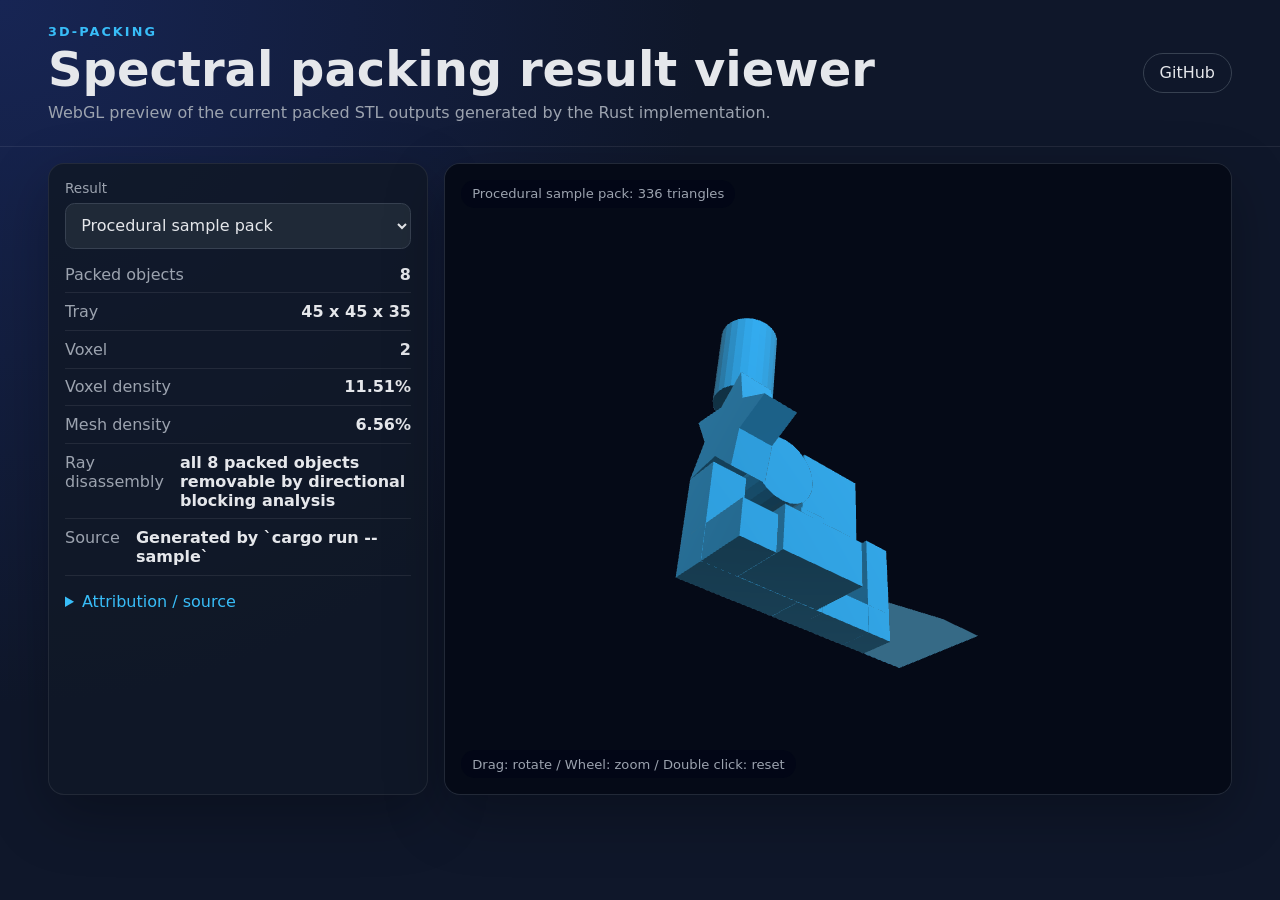
==== index.html @ e982ca8c "Deploy GitHub Pages viewer Co-authored-by: Copilot <223556219+Copilot@users.noreply.github.com>" ====
<!doctype html>
<html lang="en">
  <head>
    <meta charset="utf-8">
    <meta name="viewport" content="width=device-width, initial-scale=1">
    <title>Spectral 3D Packing Results</title>
    <link rel="stylesheet" href="styles.css">
  </head>
  <body>
    <header>
      <div>
        <p class="eyebrow">3d-packing</p>
        <h1>Spectral packing result viewer</h1>
        <p>
          WebGL preview of the current packed STL outputs generated by the Rust
          implementation.
        </p>
      </div>
      <a class="repo-link" href="https://github.com/tanashou1/3d-packing">GitHub</a>
    </header>

    <main>
      <section class="panel controls">
        <label for="result-select">Result</label>
        <select id="result-select"></select>
        <div id="stats" class="stats"></div>
        <details>
          <summary>Attribution / source</summary>
          <pre id="attribution">Select a result to load attribution.</pre>
        </details>
      </section>

      <section class="viewer-wrap">
        <canvas id="viewer"></canvas>
        <div id="status" class="status">Loading...</div>
        <div class="help">Drag: rotate / Wheel: zoom / Double click: reset</div>
      </section>
    </main>

    <script src="app.js"></script>
  </body>
</html>
---- styles.css ----
:root {
  color-scheme: dark;
  --bg: #0f172a;
  --panel: #111827;
  --panel-2: #1f2937;
  --text: #e5e7eb;
  --muted: #9ca3af;
  --accent: #38bdf8;
  --line: #374151;
}

* {
  box-sizing: border-box;
}

body {
  margin: 0;
  min-height: 100vh;
  background: radial-gradient(circle at top left, #172554, var(--bg) 45%);
  color: var(--text);
  font-family: Inter, ui-sans-serif, system-ui, -apple-system, BlinkMacSystemFont, "Segoe UI", sans-serif;
}

header {
  display: flex;
  align-items: center;
  justify-content: space-between;
  gap: 1rem;
  padding: 1.5rem clamp(1rem, 4vw, 3rem);
  border-bottom: 1px solid rgba(255, 255, 255, 0.08);
}

h1 {
  margin: 0.1rem 0 0.4rem;
  font-size: clamp(1.6rem, 4vw, 3rem);
}

p {
  margin: 0;
  color: var(--muted);
}

.eyebrow {
  color: var(--accent);
  font-size: 0.8rem;
  font-weight: 700;
  letter-spacing: 0.16em;
  text-transform: uppercase;
}

.repo-link {
  color: var(--text);
  text-decoration: none;
  border: 1px solid var(--line);
  border-radius: 999px;
  padding: 0.6rem 1rem;
}

main {
  display: grid;
  grid-template-columns: minmax(280px, 380px) minmax(0, 1fr);
  gap: 1rem;
  padding: 1rem clamp(1rem, 4vw, 3rem) 2rem;
}

.panel,
.viewer-wrap {
  background: rgba(17, 24, 39, 0.88);
  border: 1px solid rgba(255, 255, 255, 0.08);
  border-radius: 1rem;
  box-shadow: 0 20px 60px rgba(0, 0, 0, 0.28);
}

.controls {
  padding: 1rem;
}

label {
  display: block;
  margin-bottom: 0.45rem;
  color: var(--muted);
  font-size: 0.85rem;
}

select {
  width: 100%;
  border: 1px solid var(--line);
  border-radius: 0.6rem;
  background: var(--panel-2);
  color: var(--text);
  padding: 0.7rem;
  font: inherit;
}

.stats {
  display: grid;
  gap: 0.55rem;
  margin: 1rem 0;
}

.stat {
  display: flex;
  justify-content: space-between;
  gap: 1rem;
  padding-bottom: 0.55rem;
  border-bottom: 1px solid rgba(255, 255, 255, 0.08);
}

.stat span:first-child {
  color: var(--muted);
}

details {
  margin-top: 1rem;
}

summary {
  cursor: pointer;
  color: var(--accent);
}

pre {
  overflow: auto;
  max-height: 40vh;
  margin: 0.75rem 0 0;
  padding: 0.75rem;
  border-radius: 0.6rem;
  background: #020617;
  color: #cbd5e1;
  font-size: 0.78rem;
  white-space: pre-wrap;
}

.viewer-wrap {
  position: relative;
  min-height: 70vh;
  overflow: hidden;
}

canvas {
  display: block;
  width: 100%;
  height: 100%;
  min-height: 70vh;
}

.status,
.help {
  position: absolute;
  left: 1rem;
  padding: 0.4rem 0.7rem;
  border-radius: 999px;
  background: rgba(2, 6, 23, 0.72);
  color: var(--muted);
  font-size: 0.82rem;
  pointer-events: none;
}

.status {
  top: 1rem;
}

.help {
  bottom: 1rem;
}

@media (max-width: 860px) {
  header {
    align-items: flex-start;
    flex-direction: column;
  }

  main {
    grid-template-columns: 1fr;
  }
}
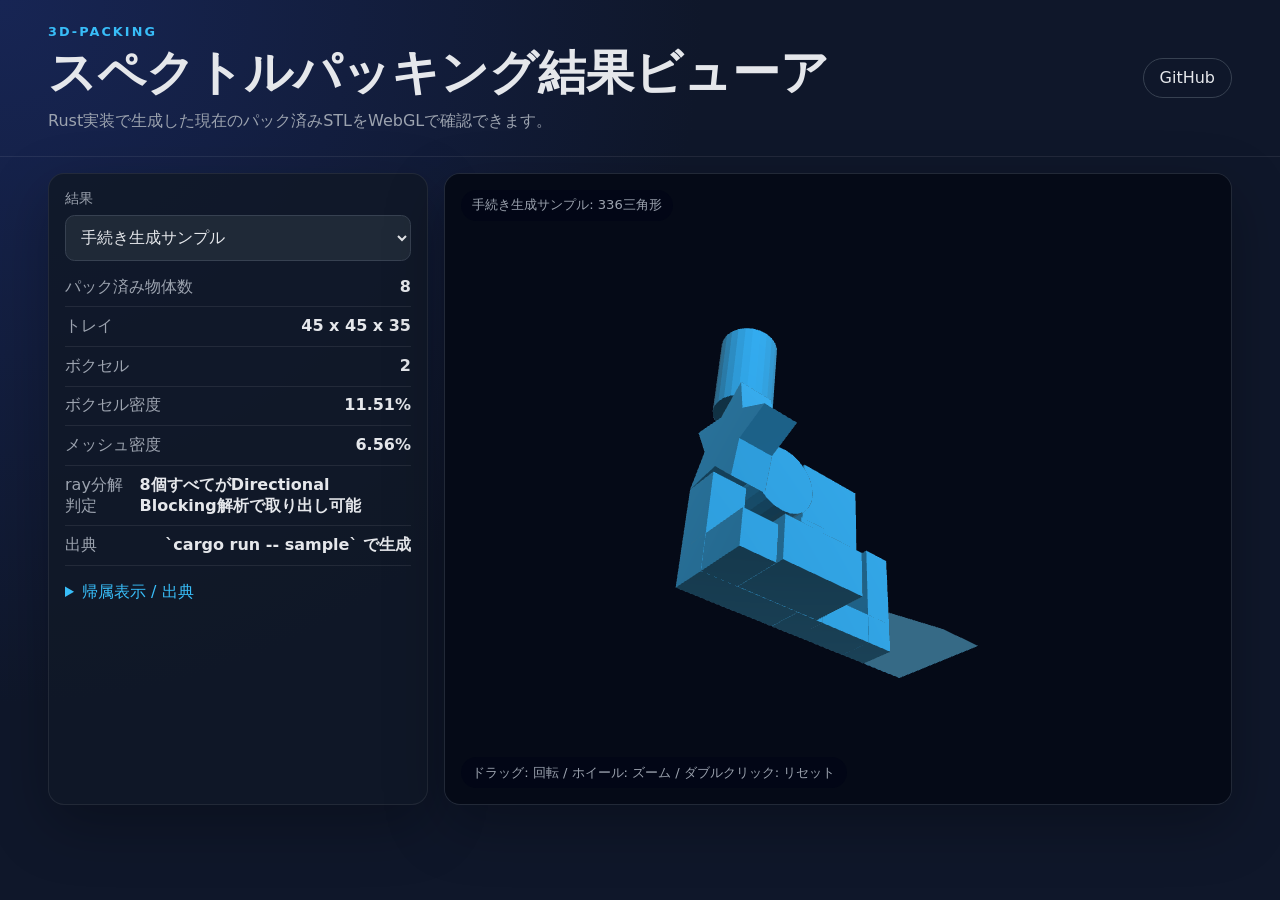
==== commit ab58b461: "Localize Pages viewer to Japanese Co-authored-by: Copilot <223556219+Copilot@users.noreply.github.co" ====
--- a/index.html
+++ b/index.html
@@ -1,19 +1,18 @@
 <!doctype html>
-<html lang="en">
+<html lang="ja">
   <head>
     <meta charset="utf-8">
     <meta name="viewport" content="width=device-width, initial-scale=1">
-    <title>Spectral 3D Packing Results</title>
+    <title>スペクトル3Dパッキング結果ビューア</title>
     <link rel="stylesheet" href="styles.css">
   </head>
   <body>
     <header>
       <div>
         <p class="eyebrow">3d-packing</p>
-        <h1>Spectral packing result viewer</h1>
+        <h1>スペクトルパッキング結果ビューア</h1>
         <p>
-          WebGL preview of the current packed STL outputs generated by the Rust
-          implementation.
+          Rust実装で生成した現在のパック済みSTLをWebGLで確認できます。
         </p>
       </div>
       <a class="repo-link" href="https://github.com/tanashou1/3d-packing">GitHub</a>
@@ -21,19 +20,19 @@
 
     <main>
       <section class="panel controls">
-        <label for="result-select">Result</label>
+        <label for="result-select">結果</label>
         <select id="result-select"></select>
         <div id="stats" class="stats"></div>
         <details>
-          <summary>Attribution / source</summary>
-          <pre id="attribution">Select a result to load attribution.</pre>
+          <summary>帰属表示 / 出典</summary>
+          <pre id="attribution">結果を選択すると帰属表示を読み込みます。</pre>
         </details>
       </section>
 
       <section class="viewer-wrap">
         <canvas id="viewer"></canvas>
-        <div id="status" class="status">Loading...</div>
-        <div class="help">Drag: rotate / Wheel: zoom / Double click: reset</div>
+        <div id="status" class="status">読み込み中...</div>
+        <div class="help">ドラッグ: 回転 / ホイール: ズーム / ダブルクリック: リセット</div>
       </section>
     </main>
 
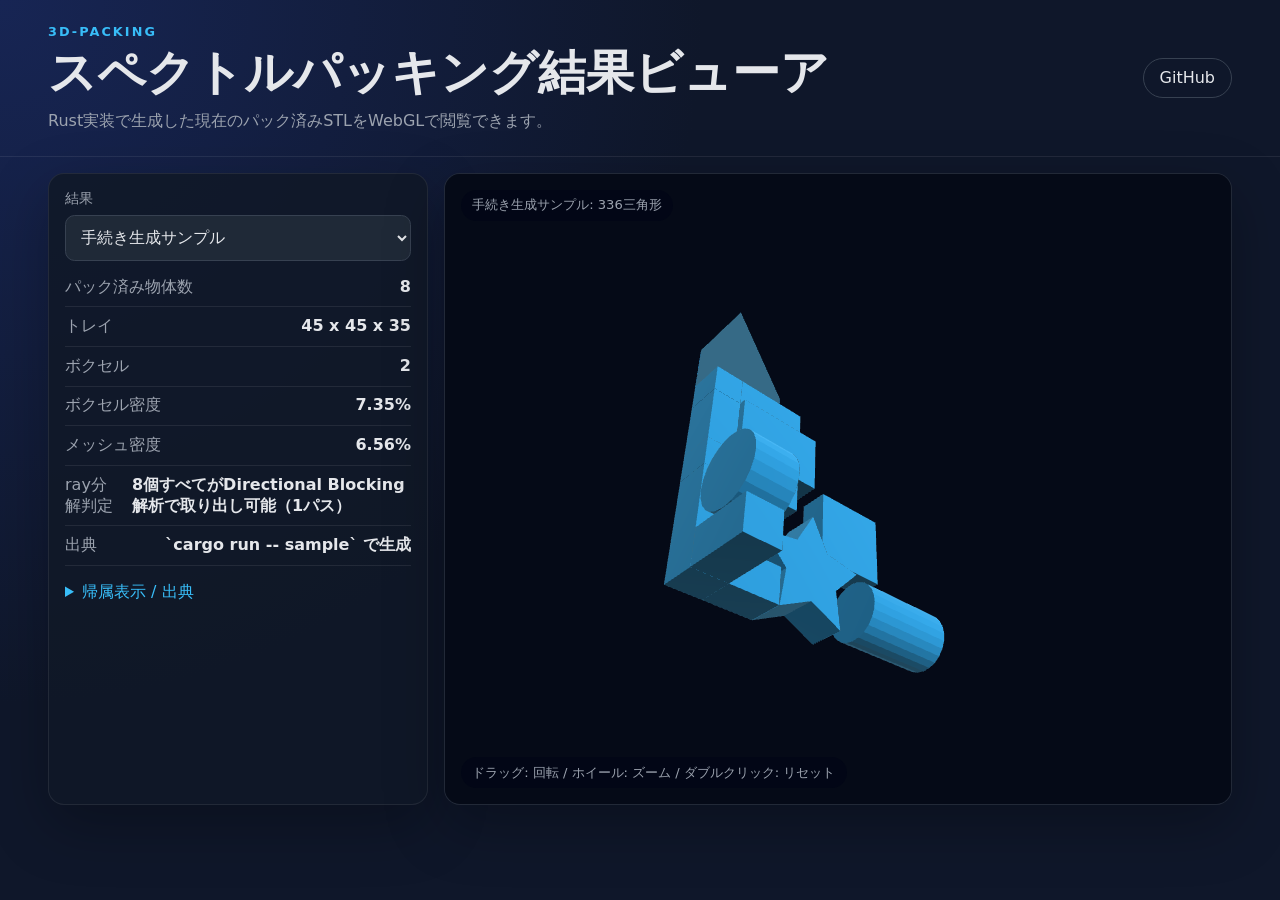
==== commit 056a6cf5: "Publish conservative voxelization results Co-authored-by: Copilot <223556219+Copilot@users.noreply.g" ====
--- a/index.html
+++ b/index.html
@@ -12,7 +12,7 @@
         <p class="eyebrow">3d-packing</p>
         <h1>スペクトルパッキング結果ビューア</h1>
         <p>
-          Rust実装で生成した現在のパック済みSTLをWebGLで確認できます。
+          Rust実装で生成した現在のパック済みSTLをWebGLで閲覧できます。
         </p>
       </div>
       <a class="repo-link" href="https://github.com/tanashou1/3d-packing">GitHub</a>
